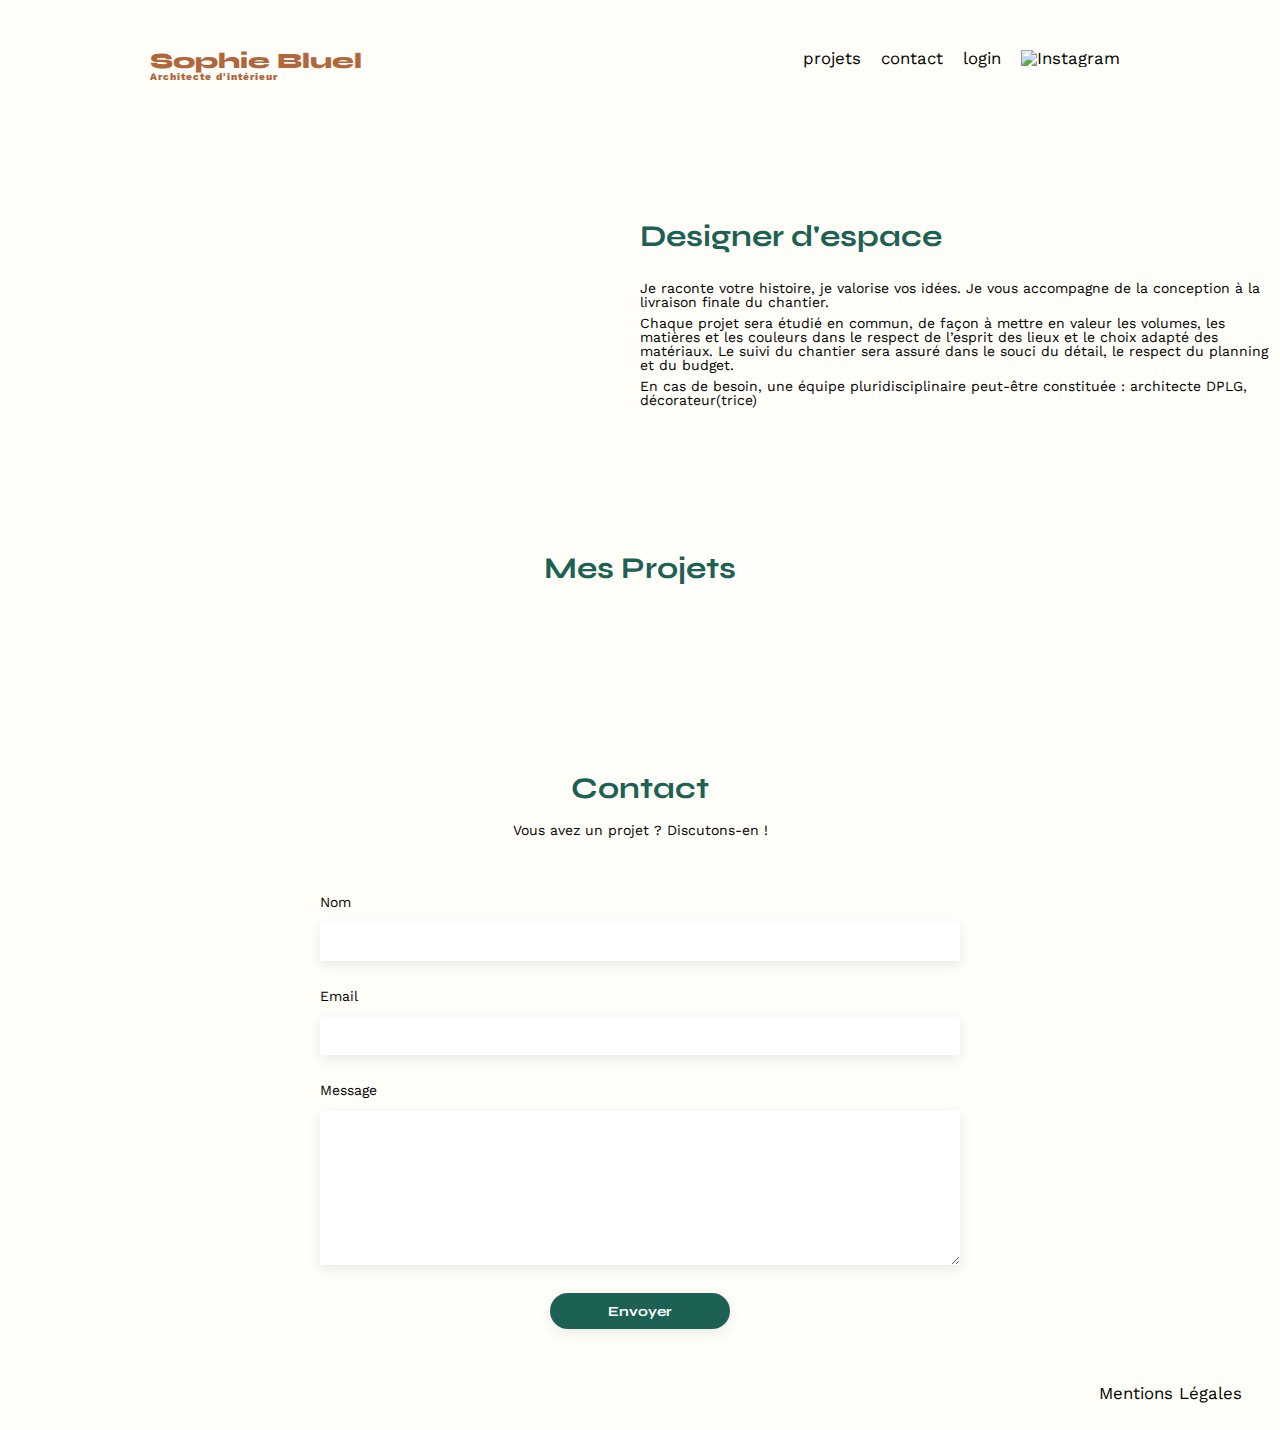
==== FrontEnd/index.html @ 66e11121 "maj affichage et supp photo miniature modal2" ====
<!DOCTYPE html>
<html lang="fr">
<head>
	<meta charset="UTF-8">
	<title>Sophie Bluel - Architecte d'intérieur</title>
	<meta name="viewport" content="width=device-width, initial-scale=1.0">
	<link rel="preconnect" href="https://fonts.googleapis.com">
	<link rel="preconnect" href="https://fonts.gstatic.com" crossorigin>
	<link href="https://fonts.googleapis.com/css2?family=Syne:wght@700;800&family=Work+Sans&display=swap" rel="stylesheet">
	<meta name="description" content="">
	<link rel="stylesheet" href="./assets/style.css">
	<script src="https://kit.fontawesome.com/20617d2ca6.js" crossorigin="anonymous"></script>
</head>
<body>
			<!-- Div pour la modale -->
	<div class="modal-container">

		<div class="overlay modal-trigger"></div>

		<div class="modal">
			<button class="back-modal">
				<i class="fa-solid fa-arrow-left"></i>
			</button>
			<button class="close-modal modal-trigger">
				<i class="fa-solid fa-xmark"></i>
			</button>
			<h1 class="modalTitle">Galerie photo</h1>
			<div class="thumbnailsModal"></div>
			<div class="formModalTwo hidden">
				<form class="form" action="#" method="post">
					<div class="addPhotoBlock">
						<div class="addPhotoBlockBis">
							<i class="fa-regular fa-image"></i>
							<div class="addPhotoBtn">
								<label class="addPhotoLabel" for="File">+ Ajouter photo</label>
								<input class="hiddenInput" type="file" name="File" id="File" accept=".jpg, .png" onchange="showImageMini(this)">
							</div>
							<p>jpg, png : 4mo max</p>
						</div>
					</div>
					<label class="titleLabel" for="title">Titre</label>
					<input type="text" name="title" id="title">
					<label class="categoriesLabel" for="categories">Catégorie</label>
					<select name="categories" id="categories"></select>
				</form>
			</div>
			<div class="ButtonContainer">
				<button class="addPhotoButton activated">Ajouter une photo</button>
			</div>
		</div>
		
	</div>
			<!-- aside pour la barre noir admin -->
	<aside class="hidden blackBarAdmin">
		<i class="fa-regular fa-pen-to-square"></i>
		<p>Mode édition</p>
	</aside>

	<header>
		<h1>Sophie Bluel <span>Architecte d'intérieur</span></h1>
		<nav>
			<ul>
				<li>projets</li>
				<li>contact</li>
				<li><a class="loginLogout" href="login.html">login</a></li>
				<li><img src="./assets/icons/instagram.png" alt="Instagram"></li>
			</ul>
		</nav>
	</header>
	<main>
		<section id="introduction">
			<figure>
				<img src="./assets/images/sophie-bluel.png" alt="">
			</figure>
			<article>
				<h2>Designer d'espace</h2>
				<p>Je raconte votre histoire, je valorise vos idées. Je vous accompagne de la conception à la livraison finale du chantier.</p>
				<p>Chaque projet sera étudié en commun, de façon à mettre en valeur les volumes, les matières et les couleurs dans le respect de l’esprit des lieux et le choix adapté des matériaux. Le suivi du chantier sera assuré dans le souci du détail, le respect du planning et du budget.</p>
				<p>En cas de besoin, une équipe pluridisciplinaire peut-être constituée : architecte DPLG, décorateur(trice)</p>
			</article>
		</section>
		<section id="portfolio">
			<div class="portfolioTitleLogged">
				<h2>Mes Projets</h2>
				<button class="modal-btn modal-trigger hidden">
					<i class="fa-regular fa-pen-to-square"></i>
					<p>Modifier</p>
				</button>
			</div>
			<div class="filters">
				<!-- div/classe pour les catégories/filters -->
			</div>
			<div class="gallery">
				<!-- Travaux affichés via l'API -->
			</div>
		</section>
		<section id="contact">
			<h2>Contact</h2>
			<p>Vous avez un projet ? Discutons-en !</p>
			<form action="#" method="post">
				<label for="name">Nom</label>
				<input type="text" name="name" id="name">
				<label for="email">Email</label>
				<input type="email" name="email" id="email">
				<label for="message">Message</label>
				<textarea name="message" id="message" cols="30" rows="10"></textarea>
				<input type="submit" value="Envoyer">
			</form>
		</section>
	</main>

	<footer>
		<nav>
			<ul>
				<li>Mentions Légales</li>
			</ul>
		</nav>
	</footer>
	<script src="./javascript/index.js"></script>
	<script src="./javascript/script.js"></script>
</body>
</html>
---- FrontEnd/assets/style.css ----
/* http://meyerweb.com/eric/tools/css/reset/
   v2.0 | 20110126
   License: none (public domain)
*/

html, body, div, span, applet, object, iframe,
h1, h2, h3, h4, h5, h6, p, blockquote, pre,
a, abbr, acronym, address, big, cite, code,
del, dfn, em, img, ins, kbd, q, s, samp,
small, strike, strong, sub, sup, tt, var,
b, u, i, center,
dl, dt, dd, ol, ul, li,
fieldset, form, label, legend,
table, caption, tbody, tfoot, thead, tr, th, td,
article, aside, canvas, details, embed,
figure, figcaption, footer, header, hgroup,
menu, nav, output, ruby, section, summary,
time, mark, audio, video {
	margin: 0;
	padding: 0;
	border: 0;
	font-size: 100%;
	font: inherit;
	vertical-align: baseline;
}
/* HTML5 display-role reset for older browsers */
article, aside, details, figcaption, figure,
footer, header, hgroup, menu, nav, section {
	display: block;
}
body {
	line-height: 1;
}
ol, ul {
	list-style: none;
}
blockquote, q {
	quotes: none;
}
blockquote:before, blockquote:after,
q:before, q:after {
	content: '';
	content: none;
}
table {
	border-collapse: collapse;
	border-spacing: 0;
}
/** end reset css**/
body {
	max-width: 1440px;
	margin:auto;
	font-family: 'Work Sans' ;
	font-size: 14px;
	background-color: #FFFEF8;
}
header {
	display: flex;
	justify-content: space-between;
	margin: 50px 150px
}
section {
	margin: 139px 0 139px 0
}

h1{
	display: flex;
	flex-direction: column;
	font-family: 'Syne';
	font-size: 22px;
	font-weight: 800;
	color: #B1663C
}

h1 > span {
	font-family: 'Work Sans';
	font-size:10px;
	letter-spacing: 0.1em;
;
}

h2{
	font-family: 'Syne';
	font-weight: 700;
	font-size: 30px;
	color: #1D6154
}
nav ul {
	display: flex;
	align-items: center;
	list-style-type: none;

}
nav li {
	padding: 0 10px;
	font-size: 1.2em;
}

li:hover {
	color: #B1663C;
	cursor: pointer;
}

nav a {
	text-decoration: none;
	color: black;
}

a:hover {
	color: #B1663C;
}

nav img {
	width: 22px;
}

#introduction {
	display: flex;
	align-items: center;
}
#introduction figure {
	flex: 1
}
#introduction img {
	display: block;
	margin: auto;
	width: 80%;
}

#introduction article {
	flex: 1
}
#introduction h2 {
	margin-bottom: 1em;
}

#introduction p {
	margin-bottom: 0.5em;
}
#portfolio h2 {
	text-align: center;
}

.portfolioTitleLogged {
	display: flex;
	justify-content: center;
	align-items: center;
	gap: 31px;
	margin-bottom: 51px;
}

.modal-btn {
	display: flex;
	justify-content: center;
	align-items: center;
	gap: 10px;
	color: black;
	font-size: 14px;
	border: none;
	background-color: transparent;
}

.modal-btn:hover {
	cursor: pointer;
	color: #B1663C;
}

.modal-container {
	/* display: none; */
	visibility: hidden;
	position: fixed;
	top: 0;
	left: 0;
	width: 100vw;
	height: 100vh;
	transition: visibility 0.4s;
}
.modal-container.active {
	/* display: block; */
	visibility: visible;
}

.overlay {
	opacity: 0;
	position: absolute;
	width: 100%;
	height: 100%;
	background: rgba(0, 0, 0, 0.30);
	transition: opacity 0.4s 0.2s ease-out;
}
.modal-container.active .overlay {
	opacity: 1;
	transition: opacity 0.4s ease-out;
}

.modal {
	opacity: 0;
	width: 95%;
	height: 100%;
	max-width: 585px;
	min-width: 300px;
	max-height: 643px;
	padding: 22px;
	background: #fff;
	border-radius: 10px;
	position: absolute;
	top: 50%;
	left: 50%;
	transform: translate(-50%, -50%);
	transition: opacity 0.4s ease-out, 
	transform 0.4s ease-out;
}
.modal-container.active .modal {
	opacity: 1;
	transform: translate(-50%, -50%);
	transition: opacity 0.4s 0.2s ease-out,
	transform 0.4s 0.2s ease-out;
}

.back-modal {
	border: none;
	font-size: 24px;
	background: transparent;
	position: absolute;
	cursor: pointer;
}

.close-modal {
	border: none;
	font-size: 24px;
	position: absolute;
	top: 26px;
	right: 30px;
	cursor: pointer;
	background: transparent;
}

.modal h1 {
	font-family: Work Sans;
	text-align: center;
	font-size: 26px;
	font-weight: 400;
	color: #000;
	margin-top: 38px;
}

.thumbnailsModal {
	display: flex;
	flex-wrap: wrap;
	justify-content: flex-start;
	margin: 46px 60px 0px 60px;
	padding-bottom: 42px;
	border-bottom: solid 1px #B3B3B3;
}

.thumbnailsModal form {
	margin-bottom: 25px;
	margin-right: 8px;
	margin-left: 7px;
}

.thumbnailsModal img {
	width: 78px;
	height: 104px;
}

.thumbnailsModal figure {
	position: relative;
}

.thumbnailsModal button {
	position: absolute;
	display: flex;
	justify-content: center;
	align-items: center;
	color: white;
	background-color: #000;
	border-radius: 2px;
	padding: 3px 4px;
	width: 17px;
	height: 17px;
	top: 6px;
	right: 6px;
	cursor: pointer;
	border: solid 1px black;
}

.thumbnailsModal i {
	display: flex;
	justify-content: center;
	align-items: center;
	width: 9px;
	height: 11px;
}

.ButtonContainer {
	display: flex;
	justify-content: center;
	align-items: center;
	padding-top: 38px;
}

.addPhotoButton {
	display: flex;
	height: 36px;
	width: 237px;
	border: solid 1px #1d6154;
	font-family: "Syne";
	font-size: 14px;
	font-weight: 700;
	cursor: pointer;
	justify-content: center;
	align-items: center;
	text-align: center;
	border-radius: 60px;
}

.addPhotoContainer {
	width: 50px;
	height: 50px;
	background-color: #B1663C;
}

.formModalTwo {
	display: flex;
	align-items: center;
	justify-content: center;
}

.addPhotoBlock {
	width: 420px;
	height: 170px;
	background-color: #E8F1F6;
} 

.addPhotoBlockBis {
	display: flex;
	flex-direction: column;
	width: 100%;
	height: 100%;
	background-color: #E8F1F6;
	border-radius: 3px;
	display: flex;
	justify-content: center;
	align-items: center;
}

.addPhotoBlockBis i {
	font-size: 76px;
	color: #B9C5CC;
	margin-top: 13px;
}

.addPhotoBlockBis p {
	font-size: 10px;
	color: #444;
	margin-bottom: 19px;
}

.addPhotoBtn {
	position: relative;
}

#title {
	padding-left: 16px;
}

#categories {
	padding-left: 16px;
}

.addPhotoLabel {
	display: flex;
	justify-content: center;
	align-items: center;
	background-color: #CBD6DC;
	color: #306685;
	width: 173px;
	height: 36px;
	border-radius: 50px;
	margin: 6px 0 7px 0;
	cursor: pointer;
}

.addPhotoLabel:hover {
	color: white;
	background-color: #1D6154;
}

.titleLabel {
	margin: 30px 0 10px 0;
}

.categoriesLabel {
	margin: 21px 0 10px 0;
}

.hiddenInput {
	position: absolute !important;
	height: 1px;
	width: 1px;
	overflow: hidden;
	clip: rect(1px, 1px, 1px, 1px);
}

input.hiddenInput:is(:focus, :focus-within) + label {
	outline: thin dotted;
}

.photoMini {
	display: flex;
	justify-content: center;
}

.photoMini img {
	height: 170px;
}

.filters {
	width: 585px;
	display: flex;
	margin: auto;
	gap: 10px;
}

.btnFilter {
	height: 37px;
	width: 100%;
	border: solid 1px #1d6154;
	border-radius: 60px;
	font-family: "Syne";
	font-weight: 700;
	font-size: 16px;
	color: #1d6154;
	background-color: #FFFEF8;
	margin: 0 auto 51px auto;
	padding: 5px 20px;
	text-align: center;
	white-space: nowrap;
}

.btnFilter:hover {
	cursor: pointer;
}

.activated {
	background-color: #1D6154;
	color: white;
}

.disabled {
	background-color: #A7A7A7;
	color: white;
	border: none;
	cursor: default;
}

.gallery {
	width: 100%;
	display: grid;
	grid-template-columns: 1fr 1fr 1fr;
	grid-column-gap: 20px;
	grid-row-gap: 20px;
}

.gallery img {
	width: 100%;

}
#contact {
	width: 50%;
	margin: auto;
}
#contact > * {
	text-align: center;

}
#contact h2{
	margin-bottom: 20px;
}
#contact form {
	text-align: left;
	margin-top:30px;
	display: flex;
	flex-direction: column;
}

#contact input {
	height: 36px;
	font-size: 14px;
	border: none;
	box-shadow: 0px 4px 14px rgba(0, 0, 0, 0.09);
}
#contact label {
	margin: 2em 0 1em 0;
}
#contact textarea {
	border: none;
	box-shadow: 0px 4px 14px rgba(0, 0, 0, 0.09);
}

input[type="submit"]{
	font-family: 'Syne';
	font-weight: 700;
	color: white;
	background-color: #1D6154;
	margin : 2em auto ;
	width: 180px;
	text-align: center;
	border-radius: 60px ;
}

.blackBarAdmin {
	color: white;
	background-color: black;
	display: flex;
	justify-content: center;
	align-items: center;
	width: 100%;
	height: 59px;
	font-size: 16px;
	gap: 10px;
}

.hidden {
	display: none;
}

footer nav ul {
	display: flex;
	justify-content: flex-end;
	margin: 2em
}

.form {
	text-align: left;
	padding-top:36px;
	display: flex;
	flex-direction: column;
	justify-content: center;
	width: 420px;
	padding-bottom: 47px;
	border-bottom: solid 1px #B3B3B3;
}

.form input, .form select {
	height: 51px;
	font-size: 14px;
	border: none;
	box-shadow: 0px 4px 14px rgba(0, 0, 0, 0.09);
	cursor: pointer;
}
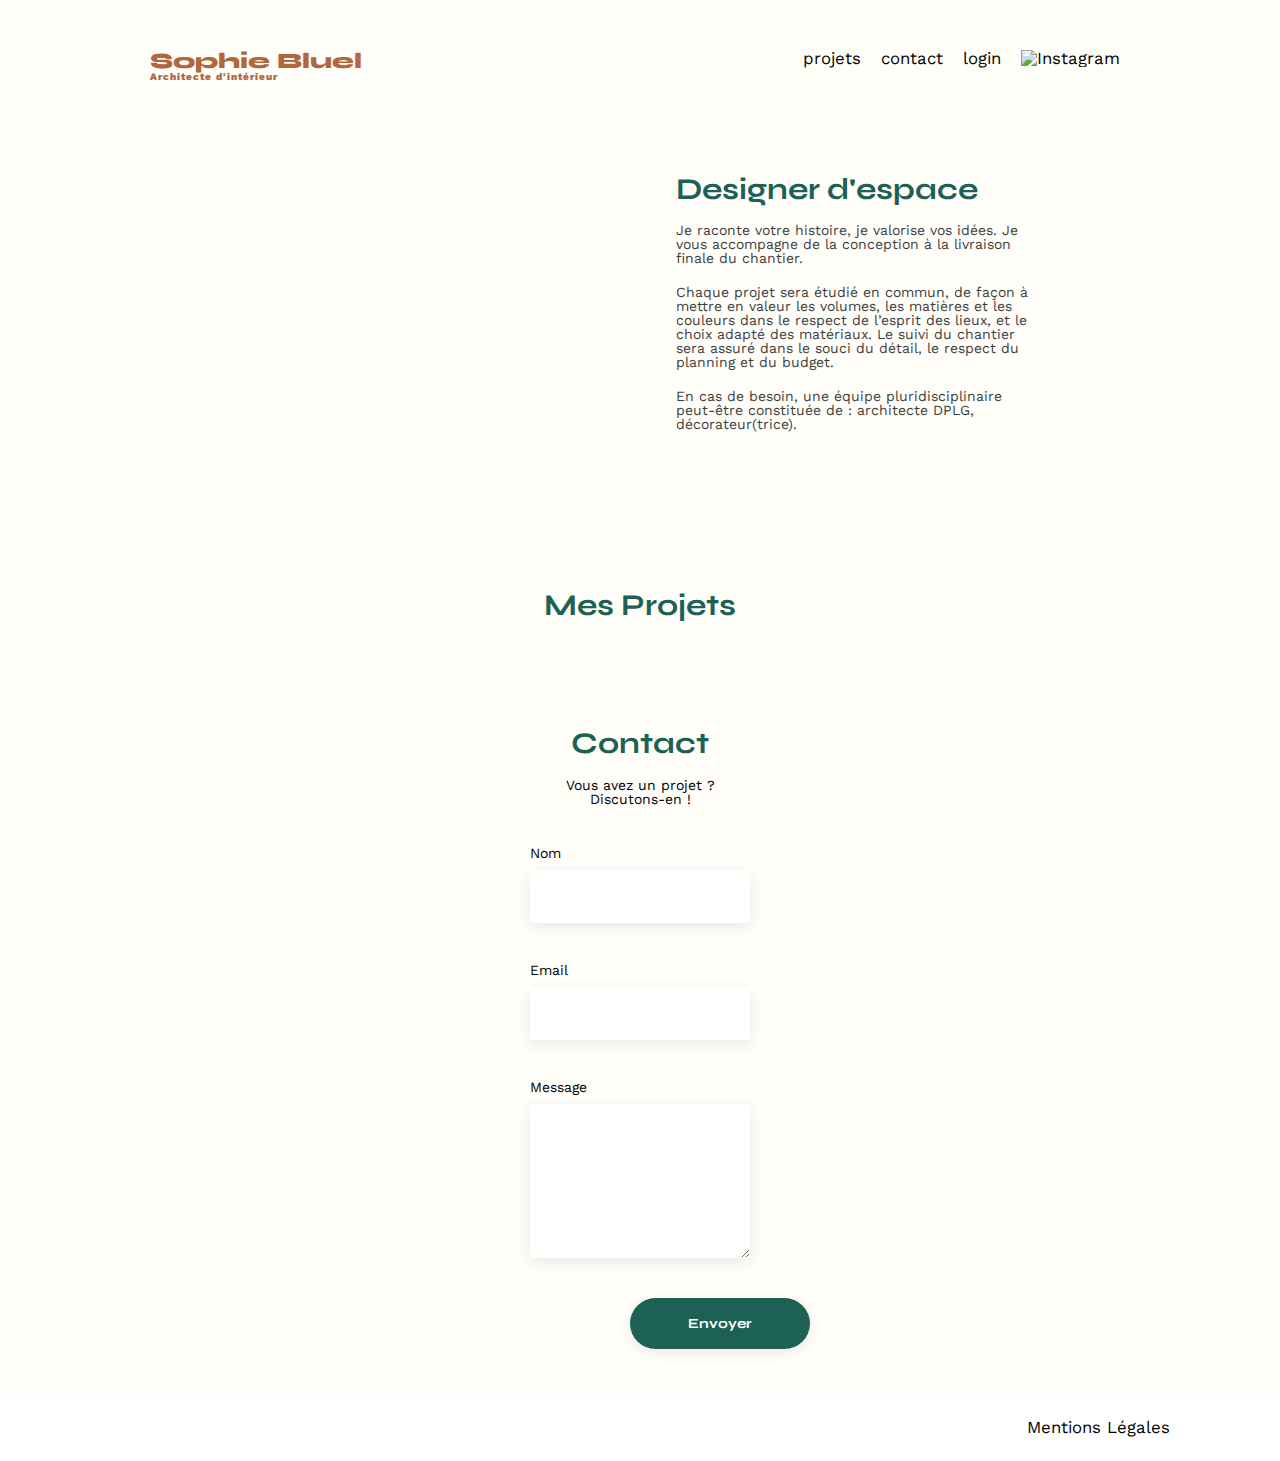
==== commit b431765c: "Modif CSS pages index et login" ====
--- a/FrontEnd/index.html
+++ b/FrontEnd/index.html
@@ -27,7 +27,7 @@
 			<h1 class="modalTitle">Galerie photo</h1>
 			<div class="thumbnailsModal"></div>
 			<div class="formModalTwo hidden">
-				<form class="form" action="#" method="post">
+				<form id="testForm" class="form" action="#" method="post">
 					<div class="addPhotoBlock">
 						<div class="addPhotoBlockBis">
 							<i class="fa-regular fa-image"></i>
@@ -38,10 +38,16 @@
 							<p>jpg, png : 4mo max</p>
 						</div>
 					</div>
+					<p class="hidden errorMessageImg">Veuillez choisir une image</p>
 					<label class="titleLabel" for="title">Titre</label>
 					<input type="text" name="title" id="title">
+					<p class="hidden errorMessageTitle">Veuillez choisir un titre</p>
 					<label class="categoriesLabel" for="categories">Catégorie</label>
 					<select name="categories" id="categories"></select>
+					<p class="hidden errorMessageCategory">Veuillez choisir une catégorie</p>
+					<div class="ButtonValidation">
+						<button type="submit" id="btnValider">Valider</button>
+					</div>
 				</form>
 			</div>
 			<div class="ButtonContainer">
@@ -75,8 +81,8 @@
 			<article>
 				<h2>Designer d'espace</h2>
 				<p>Je raconte votre histoire, je valorise vos idées. Je vous accompagne de la conception à la livraison finale du chantier.</p>
-				<p>Chaque projet sera étudié en commun, de façon à mettre en valeur les volumes, les matières et les couleurs dans le respect de l’esprit des lieux et le choix adapté des matériaux. Le suivi du chantier sera assuré dans le souci du détail, le respect du planning et du budget.</p>
-				<p>En cas de besoin, une équipe pluridisciplinaire peut-être constituée : architecte DPLG, décorateur(trice)</p>
+				<p>Chaque projet sera étudié en commun, de façon à mettre en valeur les volumes, les matières et les couleurs dans le respect de l’esprit des lieux, et le choix adapté des matériaux. Le suivi du chantier sera assuré dans le souci du détail, le respect du planning et du budget.</p>
+				<p>En cas de besoin, une équipe pluridisciplinaire peut-être constituée de : architecte DPLG, décorateur(trice).</p>
 			</article>
 		</section>
 		<section id="portfolio">
@@ -109,7 +115,7 @@
 		</section>
 	</main>
 
-	<footer>
+	<footer class="footer">
 		<nav>
 			<ul>
 				<li>Mentions Légales</li>
--- a/FrontEnd/assets/style.css
+++ b/FrontEnd/assets/style.css
@@ -60,7 +60,7 @@
 	margin: 50px 150px
 }
 section {
-	margin: 139px 0 139px 0
+	margin: 139px 245px 57px 245px;
 }
 
 h1{
@@ -117,6 +117,9 @@
 #introduction {
 	display: flex;
 	align-items: center;
+	margin: 0 245px;
+	gap: 72px;
+	padding-top: 42px;
 }
 #introduction figure {
 	flex: 1
@@ -124,19 +127,21 @@
 #introduction img {
 	display: block;
 	margin: auto;
-	width: 80%;
+	width: 100%;
 }
 
 #introduction article {
 	flex: 1
 }
 #introduction h2 {
-	margin-bottom: 1em;
+	margin-bottom: 19px;
 }
 
 #introduction p {
-	margin-bottom: 0.5em;
-}
+	margin-bottom: 20px;
+	color: #3D3D3D;
+}
+
 #portfolio h2 {
 	text-align: center;
 }
@@ -328,7 +333,7 @@
 }
 
 .addPhotoBlock {
-	width: 420px;
+	width: 460px;
 	height: 170px;
 	background-color: #E8F1F6;
 } 
@@ -465,11 +470,11 @@
 
 .gallery img {
 	width: 100%;
-
+	max-height: 622px;
 }
 #contact {
-	width: 50%;
-	margin: auto;
+	margin: 0 530px;
+
 }
 #contact > * {
 	text-align: center;
@@ -480,19 +485,18 @@
 }
 #contact form {
 	text-align: left;
-	margin-top:30px;
 	display: flex;
 	flex-direction: column;
 }
 
 #contact input {
-	height: 36px;
+	height: 51px;
 	font-size: 14px;
 	border: none;
 	box-shadow: 0px 4px 14px rgba(0, 0, 0, 0.09);
 }
 #contact label {
-	margin: 2em 0 1em 0;
+	margin: 40px 0 10px 0;
 }
 #contact textarea {
 	border: none;
@@ -504,7 +508,7 @@
 	font-weight: 700;
 	color: white;
 	background-color: #1D6154;
-	margin : 2em auto ;
+	margin : 40px 100px 45px 100px ;
 	width: 180px;
 	text-align: center;
 	border-radius: 60px ;
@@ -529,7 +533,11 @@
 footer nav ul {
 	display: flex;
 	justify-content: flex-end;
-	margin: 2em
+}
+
+.footer {
+	background-color: white;
+	padding: 25px 100px;
 }
 
 .form {
@@ -538,9 +546,8 @@
 	display: flex;
 	flex-direction: column;
 	justify-content: center;
-	width: 420px;
+	width: 460px;
 	padding-bottom: 47px;
-	border-bottom: solid 1px #B3B3B3;
 }
 
 .form input, .form select {
@@ -549,4 +556,38 @@
 	border: none;
 	box-shadow: 0px 4px 14px rgba(0, 0, 0, 0.09);
 	cursor: pointer;
+}
+
+.errorMessageImg, .errorMessageTitle, .errorMessageCategory  {
+	text-align: center;
+	padding-top: 10px;
+	font-size: 15px;
+	color: red;
+}
+
+.ButtonValidation {
+	display: flex;
+	justify-content: center;
+	align-items: center;
+	width: 100%;
+	border-top: solid 1px #B3B3B3;
+	padding-top: 38px;
+}
+
+.ButtonValidation button {
+	color: white;
+	background-color: #A7A7A7;
+	width: 237px;
+	height: 36px;
+	border: solid 1px #A7A7A7;
+	font-family: "Syne";
+	font-size: 14px;
+	font-weight: 700;
+	cursor: pointer;
+	text-align: center;
+	border-radius: 60px;
+}
+
+.form select {
+	margin-bottom: 63px;
 }